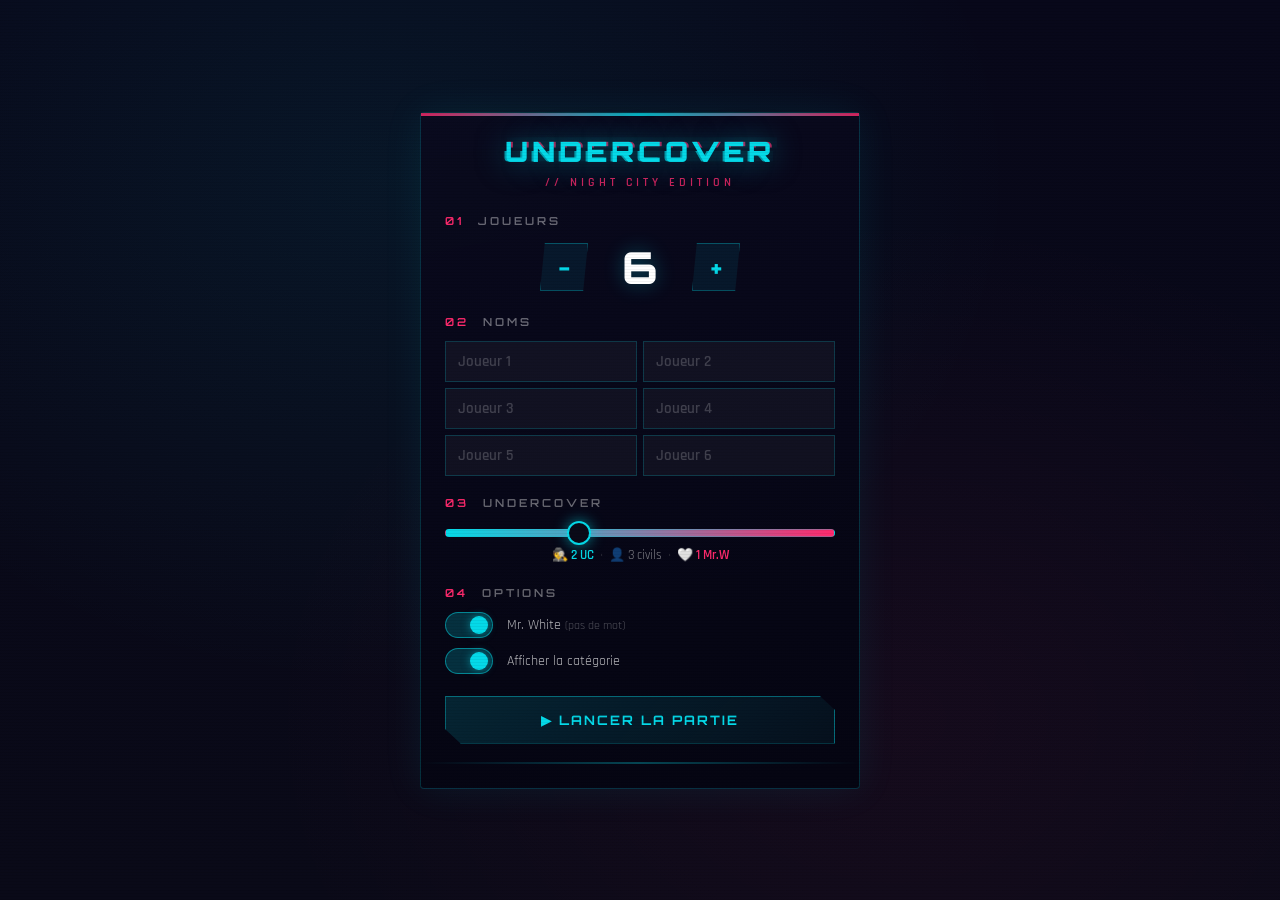
==== index.html @ 940211f8 "Init" ====
<!DOCTYPE html>
<html lang="fr">
<head>
  <meta charset="UTF-8">
  <meta name="viewport" content="width=device-width, initial-scale=1.0, user-scalable=no">
  <title>UNDERCOVER — Night City Edition</title>
  <link rel="preconnect" href="https://fonts.googleapis.com">
  <link rel="preconnect" href="https://fonts.gstatic.com" crossorigin>
  <link href="https://fonts.googleapis.com/css2?family=Orbitron:wght@400;500;600;700;800;900&family=Rajdhani:wght@300;400;500;600;700&display=swap" rel="stylesheet">
  <link rel="stylesheet" href="style.css">
</head>
<body>
  <div class="bg"></div>
  <div class="page">
    <div class="card" id="app"></div>
  </div>
  <script src="app.js"></script>
</body>
</html>
---- style.css ----
/* ══════════════════════════════════════════════════════════════
   UNDERCOVER — NIGHT CITY EDITION — FULL CSS (CSP-safe)
   Zero inline styles — everything is a class
   ══════════════════════════════════════════════════════════════ */

* { box-sizing: border-box; margin: 0; padding: 0; }

body {
  background: #05050f;
  font-family: 'Rajdhani', sans-serif;
  color: #fff;
  min-height: 100vh;
  overflow-x: hidden;
}

body::after {
  content: '';
  position: fixed;
  inset: 0;
  z-index: 9999;
  pointer-events: none;
  background: repeating-linear-gradient(0deg, rgba(0,0,0,0.05) 0px, rgba(0,0,0,0.05) 1px, transparent 1px, transparent 3px);
}

/* ── Layout ── */
.bg { position: fixed; inset: 0; z-index: 0; background: radial-gradient(ellipse at 30% 20%,rgba(5,217,232,0.07) 0%,transparent 50%), radial-gradient(ellipse at 70% 80%,rgba(255,42,109,0.05) 0%,transparent 50%), linear-gradient(180deg,#08081a,#0a0a18); }
.page { min-height: 100vh; display: flex; align-items: center; justify-content: center; padding: 20px 0; position: relative; z-index: 1; }
.card { background: linear-gradient(170deg,rgba(10,10,30,0.95),rgba(5,5,18,0.98)); border: 1px solid rgba(5,217,232,0.2); border-radius: 4px; padding: 0 24px 24px; max-width: 440px; width: 92%; text-align: center; box-shadow: 0 0 40px rgba(5,217,232,0.08); animation: slideUp 0.4s ease, borderPulse 4s infinite; }
.hline { height: 3px; margin: 0 -24px 18px; background: linear-gradient(90deg,#ff2a6d,#05d9e8,#ff2a6d); opacity: 0.8; }
.fline { height: 2px; margin: 18px -24px 0; background: linear-gradient(90deg,transparent,rgba(5,217,232,0.3),transparent); }

/* ── Typography ── */
.orb { font-family: 'Orbitron', sans-serif; }
.tag { font-family: 'Orbitron', sans-serif; font-size: 10px; color: rgba(255,255,255,0.3); letter-spacing: 2px; }
.lbl { font-family: 'Orbitron', sans-serif; font-size: 11px; font-weight: 600; letter-spacing: 3px; color: rgba(255,255,255,0.4); margin-bottom: 12px; display: block; text-align: left; }
.lbl-a { color: #ff2a6d; margin-right: 8px; }
.color-cyan { color: #05d9e8; }
.color-red { color: #ff2a6d; }
.color-green { color: #00dc82; }
.color-gold { color: #ffd700; }
.color-white { color: #fff; }
.color-dim { color: rgba(255,255,255,0.3); }
.color-dim2 { color: rgba(255,255,255,0.2); }
.color-dim3 { color: rgba(255,255,255,0.25); }
.color-dim4 { color: rgba(255,255,255,0.35); }
.color-dim5 { color: rgba(255,255,255,0.4); }
.color-dim6 { color: rgba(255,255,255,0.45); }
.color-dim7 { color: rgba(255,255,255,0.5); }
.color-dim8 { color: rgba(255,255,255,0.7); }
.color-sep { color: rgba(255,255,255,0.15); }
.fs10 { font-size: 10px; } .fs11 { font-size: 11px; } .fs12 { font-size: 12px; }
.fs13 { font-size: 13px; } .fs14 { font-size: 14px; } .fs15 { font-size: 15px; }
.fs16 { font-size: 16px; } .fs17 { font-size: 17px; } .fs18 { font-size: 18px; }
.fs20 { font-size: 20px; } .fs22 { font-size: 22px; } .fs24 { font-size: 24px; }
.fs28 { font-size: 28px; } .fs44 { font-size: 44px; } .fs48 { font-size: 48px; } .fs56 { font-size: 56px; }
.fw600 { font-weight: 600; } .fw700 { font-weight: 700; } .fw900 { font-weight: 900; }
.ls2 { letter-spacing: 2px; } .ls3 { letter-spacing: 3px; } .ls4 { letter-spacing: 4px; }
.lh15 { line-height: 1.5; }
.tl { text-align: left; } .tc { text-align: center; }
.strike { text-decoration: line-through; }
.op5 { opacity: 0.5; } .op8 { opacity: 0.8; }
.bold { font-weight: 700; }

/* ── Spacing ── */
.mb0 { margin-bottom: 0; } .mb4 { margin-bottom: 4px; } .mb6 { margin-bottom: 6px; }
.mb8 { margin-bottom: 8px; } .mb10 { margin-bottom: 10px; } .mb12 { margin-bottom: 12px; }
.mb14 { margin-bottom: 14px; } .mb16 { margin-bottom: 16px; } .mb18 { margin-bottom: 18px; }
.mb20 { margin-bottom: 20px; } .mb24 { margin-bottom: 24px; }
.mt4 { margin-top: 4px; } .mt6 { margin-top: 6px; } .mt8 { margin-top: 8px; }
.mt12 { margin-top: 12px; } .mt14 { margin-top: 14px; }
.m8-0 { margin: 8px 0; } .m12-0 { margin: 12px 0; } .m20-0 { margin: 20px 0; }

/* ── Flex utilities ── */
.flex { display: flex; } .flex-col { flex-direction: column; }
.flex-wrap { flex-wrap: wrap; } .flex-center { justify-content: center; }
.flex-between { justify-content: space-between; } .items-center { align-items: center; }
.gap4 { gap: 4px; } .gap5 { gap: 5px; } .gap6 { gap: 6px; } .gap8 { gap: 8px; }
.gap10 { gap: 10px; } .gap14 { gap: 14px; } .gap24 { gap: 24px; }
.flex1 { flex: 1; } .w100 { width: 100%; }
.min-w24 { min-width: 24px; } .min-w56 { min-width: 56px; }

/* ── Glitch ── */
.glitch { position: relative; display: inline-block; }
.glitch span { position: relative; z-index: 2; }
.glitch::before, .glitch::after { content: attr(data-text); position: absolute; left: 0; top: 0; width: 100%; height: 100%; z-index: 1; opacity: 0.7; }
.glitch::before { color: #ff2a6d; clip-path: inset(10% 0 60% 0); animation: g1 3s infinite linear alternate-reverse; left: 2px; }
.glitch::after { color: #05d9e8; clip-path: inset(50% 0 20% 0); animation: g2 2s infinite linear alternate-reverse; left: -2px; }

/* ── Buttons ── */
.btn { width: 100%; padding: 15px 0; margin-top: 6px; border: 1px solid rgba(5,217,232,0.4); color: #05d9e8; font-size: 13px; font-weight: 700; cursor: pointer; font-family: 'Orbitron', sans-serif; letter-spacing: 2px; background: linear-gradient(135deg,rgba(5,217,232,0.15),rgba(5,217,232,0.05)); clip-path: polygon(0% 0%,96% 0%,100% 30%,100% 100%,4% 100%,0% 70%); transition: all 0.2s; }
.btn:active { transform: scale(0.97); }
.btn.red { border-color: rgba(255,42,109,0.5); color: #ff2a6d; background: linear-gradient(135deg,rgba(255,42,109,0.2),rgba(255,42,109,0.05)); }
.btn.green { border-color: rgba(0,220,130,0.5); color: #00dc82; background: linear-gradient(135deg,rgba(0,220,130,0.2),rgba(0,220,130,0.05)); }
.btn.gold { border-color: rgba(255,215,0,0.4); color: #ffd700; background: linear-gradient(135deg,rgba(255,215,0,0.15),rgba(255,215,0,0.05)); }
.btn.ghost { background: transparent; border: 1px solid rgba(255,255,255,0.1); color: rgba(255,255,255,0.35); clip-path: none; font-family: 'Rajdhani', sans-serif; letter-spacing: 0; }
.btn.glow { animation: pulseCyan 2s infinite; }
.btn.red.glow { animation: pulseRed 2s infinite; }
.btn:disabled { opacity: 0.35; cursor: not-allowed; }
.btn.half { width: 48%; }

/* ── Stepper ── */
.stepper { display: flex; align-items: center; justify-content: center; gap: 24px; }
.stepper button { width: 48px; height: 48px; background: rgba(5,217,232,0.08); border: 1px solid rgba(5,217,232,0.3); color: #05d9e8; font-size: 24px; font-weight: 700; cursor: pointer; font-family: 'Orbitron', sans-serif; clip-path: polygon(10% 0%,100% 0%,90% 100%,0% 100%); }
.stepper .val { font-family: 'Orbitron', sans-serif; font-size: 44px; font-weight: 900; color: #fff; text-shadow: 0 0 20px rgba(5,217,232,0.3); min-width: 56px; text-align: center; }

/* ── Slider ── */
input[type=range] { -webkit-appearance: none; appearance: none; width: 100%; background: transparent; cursor: pointer; margin-bottom: 8px; }
input[type=range]::-webkit-slider-runnable-track { height: 8px; border-radius: 4px; background: linear-gradient(90deg,#05d9e8,#ff2a6d); border: 1px solid rgba(5,217,232,0.3); }
input[type=range]::-webkit-slider-thumb { -webkit-appearance: none; width: 24px; height: 24px; border-radius: 50%; background: #0a0a18; border: 2px solid #05d9e8; margin-top: -9px; box-shadow: 0 0 14px rgba(5,217,232,0.6); }
input[type=range]::-moz-range-track { height: 8px; border-radius: 4px; background: linear-gradient(90deg,#05d9e8,#ff2a6d); border: 1px solid rgba(5,217,232,0.3); }
input[type=range]::-moz-range-thumb { width: 24px; height: 24px; border-radius: 50%; background: #0a0a18; border: 2px solid #05d9e8; box-shadow: 0 0 14px rgba(5,217,232,0.6); }

/* ── Text input ── */
input[type=text] { background: rgba(255,255,255,0.04); border: 1px solid rgba(5,217,232,0.2); color: #fff; padding: 10px 12px; font-family: 'Rajdhani', sans-serif; font-size: 15px; font-weight: 600; outline: none; width: 100%; }
input[type=text]:focus { border-color: rgba(5,217,232,0.5); box-shadow: 0 0 10px rgba(5,217,232,0.15); }
input[type=text]::placeholder { color: rgba(255,255,255,0.2); }

/* ── Toggle ── */
.tog { width: 48px; height: 26px; border-radius: 13px; cursor: pointer; background: rgba(255,255,255,0.08); border: 1px solid rgba(255,255,255,0.15); position: relative; padding: 0; transition: all 0.3s; flex-shrink: 0; }
.tog.on { background: rgba(5,217,232,0.2); border-color: rgba(5,217,232,0.5); }
.tog .dot { position: absolute; top: 3px; left: 3px; width: 18px; height: 18px; border-radius: 50%; background: rgba(255,255,255,0.3); transition: all 0.3s; }
.tog.on .dot { left: 24px; background: #05d9e8; box-shadow: 0 0 8px rgba(5,217,232,0.5); }

/* ── Components ── */
.cat-badge { display: inline-block; margin: 12px 0 4px; padding: 4px 16px; background: rgba(255,42,109,0.1); border: 1px solid rgba(255,42,109,0.3); color: #ff2a6d; font-size: 11px; font-weight: 700; font-family: 'Orbitron', sans-serif; letter-spacing: 3px; text-transform: uppercase; }
.pbar { width: 100%; height: 3px; background: rgba(255,255,255,0.06); margin-bottom: 12px; }
.pbar-fill { height: 100%; background: linear-gradient(90deg,#05d9e8,#ff2a6d); transition: width 0.4s; }
.names-grid { display: grid; grid-template-columns: 1fr 1fr; gap: 6px; }

/* Chips */
.chip { font-family: 'Orbitron', sans-serif; font-size: 11px; padding: 5px 12px; background: rgba(5,217,232,0.08); border: 1px solid rgba(5,217,232,0.2); color: #05d9e8; display: inline-block; }
.chip.dead { background: rgba(255,42,109,0.08); border-color: rgba(255,42,109,0.2); color: #ff2a6d; text-decoration: line-through; }
.chip.dead.civ { background: rgba(255,255,255,0.04); border-color: rgba(255,255,255,0.08); color: rgba(255,255,255,0.4); }

/* Vote buttons */
.vote-btn { display: flex; align-items: center; justify-content: space-between; padding: 14px 16px; cursor: pointer; background: rgba(255,255,255,0.03); border: 1px solid rgba(255,255,255,0.08); color: #fff; font-family: 'Rajdhani', sans-serif; font-size: 16px; font-weight: 600; text-align: left; width: 100%; transition: all 0.15s; }
.vote-btn.sel { background: rgba(255,42,109,0.15); border-color: rgba(255,42,109,0.5); }

/* Words reveal */
.words-row { display: flex; gap: 8px; margin: 12px 0; }
.word-card { flex: 1; padding: 10px 6px; display: flex; flex-direction: column; gap: 3px; }
.word-card.civ { background: rgba(5,217,232,0.06); border: 1px solid rgba(5,217,232,0.25); }
.word-card.uc { background: rgba(255,42,109,0.06); border: 1px solid rgba(255,42,109,0.25); }
.wl { font-family: 'Orbitron', sans-serif; font-size: 9px; letter-spacing: 2px; color: rgba(255,255,255,0.35); }
.wv { font-family: 'Orbitron', sans-serif; font-size: 13px; font-weight: 700; color: #fff; }

/* Scores compact */
.score-compact { display: flex; gap: 4px; flex-wrap: wrap; justify-content: center; margin: 10px 0; }
.sc-item { font-family: 'Orbitron', sans-serif; font-size: 10px; padding: 3px 8px; background: rgba(255,255,255,0.04); border: 1px solid rgba(255,255,255,0.08); color: rgba(255,255,255,0.5); }
.sc-item.first { background: rgba(255,215,0,0.12); border-color: rgba(255,215,0,0.3); color: #ffd700; }

/* Scores full */
.score-full { margin: 14px 0; }
.sf-row { display: flex; align-items: center; justify-content: space-between; padding: 10px 14px; margin-bottom: 4px; border: 1px solid rgba(255,255,255,0.06); background: rgba(255,255,255,0.02); }
.sf-row.first { background: rgba(255,215,0,0.08); border-color: rgba(255,215,0,0.25); }

/* Role grid */
.role-grid { display: grid; grid-template-columns: repeat(auto-fill,minmax(90px,1fr)); gap: 4px; margin-bottom: 10px; }
.role-tile { padding: 8px 4px; display: flex; flex-direction: column; align-items: center; gap: 2px; border: 1px solid; }
.role-tile.rt-civ { border-color: rgba(5,217,232,0.2); background: rgba(5,217,232,0.04); }
.role-tile.rt-uc { border-color: rgba(255,42,109,0.4); background: rgba(255,42,109,0.06); }
.role-tile.rt-mw { border-color: rgba(255,255,255,0.3); background: rgba(255,255,255,0.04); }

/* Special boxes */
.imposteur-box { padding: 8px 16px; background: rgba(255,42,109,0.06); border: 1px solid rgba(255,42,109,0.2); display: flex; align-items: center; gap: 6px; }
.icon-big { font-size: 56px; margin: 12px 0; filter: drop-shadow(0 0 20px rgba(5,217,232,0.4)); }
.icon-med { font-size: 48px; margin: 8px 0; }
.text-shadow-cyan { text-shadow: 0 0 30px rgba(5,217,232,0.5); }
.text-shadow-gold { text-shadow: 0 0 30px rgba(255,215,0,0.4); }
.text-shadow-red { text-shadow: 0 0 30px rgba(255,42,109,0.4); }
.text-shadow-white { text-shadow: 0 0 30px rgba(255,255,255,0.4); }
.subtitle-red { color: #ff2a6d; font-size: 12px; letter-spacing: 4px; margin-top: 6px; font-weight: 600; opacity: 0.8; }

/* ── Animations ── */
@keyframes slideUp { from { opacity: 0; transform: translateY(30px); } to { opacity: 1; transform: translateY(0); } }
@keyframes borderPulse { 0%,100% { border-color: rgba(5,217,232,0.2); } 50% { border-color: rgba(5,217,232,0.5); } }
@keyframes pulseCyan { 0%,100% { box-shadow: 0 0 15px rgba(5,217,232,0.3); } 50% { box-shadow: 0 0 35px rgba(5,217,232,0.5); } }
@keyframes pulseRed { 0%,100% { box-shadow: 0 0 15px rgba(255,42,109,0.3); } 50% { box-shadow: 0 0 35px rgba(255,42,109,0.5); } }
@keyframes flicker { 0%,97% { opacity: 1; } 97.5% { opacity: 0.7; } 98% { opacity: 1; } 99% { opacity: 0.8; } 100% { opacity: 1; } }
@keyframes g1 { 0%,90% { clip-path: inset(10% 0 60% 0); } 92% { clip-path: inset(70% 0 5% 0); } 96% { clip-path: inset(80% 0 2% 0); } 100% { clip-path: inset(10% 0 60% 0); } }
@keyframes g2 { 0%,88% { clip-path: inset(50% 0 20% 0); } 90% { clip-path: inset(5% 0 70% 0); } 100% { clip-path: inset(50% 0 20% 0); } }
.flicker { animation: flicker 4s infinite; }
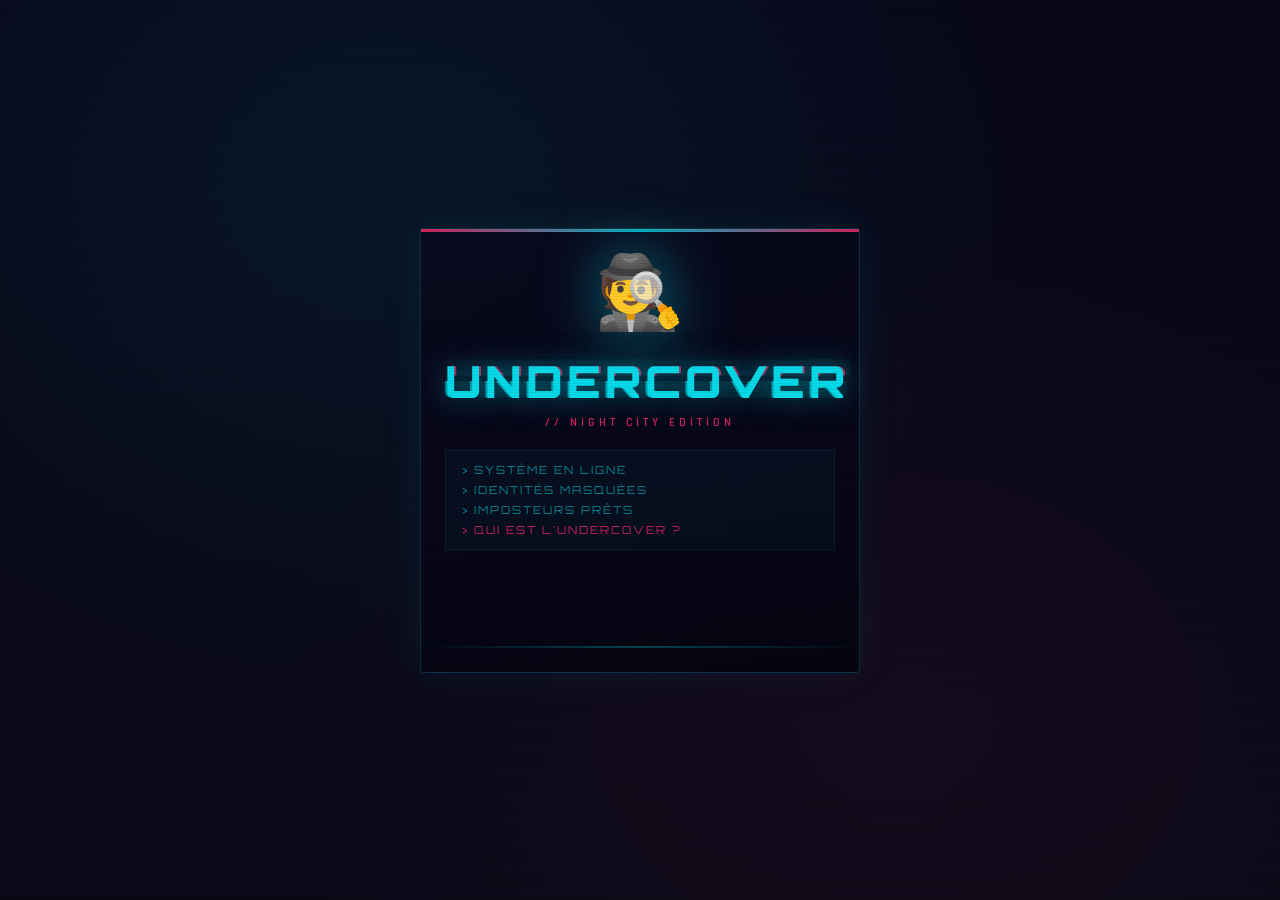
==== commit 3fada63a: "feat: transformer le jeu en PWA installable - manifest.json : nom, couleurs, orientation portrait, i" ====
--- a/index.html
+++ b/index.html
@@ -4,6 +4,13 @@
   <meta charset="UTF-8">
   <meta name="viewport" content="width=device-width, initial-scale=1.0, user-scalable=no">
   <title>UNDERCOVER — Night City Edition</title>
+  <link rel="manifest" href="manifest.json">
+  <meta name="theme-color" content="#05d9e8">
+  <meta name="mobile-web-app-capable" content="yes">
+  <meta name="apple-mobile-web-app-capable" content="yes">
+  <meta name="apple-mobile-web-app-status-bar-style" content="black-translucent">
+  <meta name="apple-mobile-web-app-title" content="UNDERCOVER">
+  <link rel="apple-touch-icon" href="icons/icon.svg">
   <link rel="preconnect" href="https://fonts.googleapis.com">
   <link rel="preconnect" href="https://fonts.gstatic.com" crossorigin>
   <link href="https://fonts.googleapis.com/css2?family=Orbitron:wght@400;500;600;700;800;900&family=Rajdhani:wght@300;400;500;600;700&display=swap" rel="stylesheet">
@@ -15,5 +22,10 @@
     <div class="card" id="app"></div>
   </div>
   <script src="app.js"></script>
+  <script>
+    if ('serviceWorker' in navigator) {
+      navigator.serviceWorker.register('./sw.js');
+    }
+  </script>
 </body>
 </html>
--- a/style.css
+++ b/style.css
@@ -124,7 +124,7 @@
 /* ── Components ── */
 .cat-badge { display: inline-block; margin: 12px 0 4px; padding: 4px 16px; background: rgba(255,42,109,0.1); border: 1px solid rgba(255,42,109,0.3); color: #ff2a6d; font-size: 11px; font-weight: 700; font-family: 'Orbitron', sans-serif; letter-spacing: 3px; text-transform: uppercase; }
 .pbar { width: 100%; height: 3px; background: rgba(255,255,255,0.06); margin-bottom: 12px; }
-.pbar-fill { height: 100%; background: linear-gradient(90deg,#05d9e8,#ff2a6d); transition: width 0.4s; }
+.pbar-fill { height: 100%; background: linear-gradient(90deg,#05d9e8,#ff2a6d); width: var(--pbar-w, 0%); transition: width 0.4s; }
 .names-grid { display: grid; grid-template-columns: 1fr 1fr; gap: 6px; }
 
 /* Chips */
@@ -132,9 +132,55 @@
 .chip.dead { background: rgba(255,42,109,0.08); border-color: rgba(255,42,109,0.2); color: #ff2a6d; text-decoration: line-through; }
 .chip.dead.civ { background: rgba(255,255,255,0.04); border-color: rgba(255,255,255,0.08); color: rgba(255,255,255,0.4); }
 
+/* Splash */
+.splash-icon { font-size: 72px; margin: 16px 0 12px; filter: drop-shadow(0 0 30px rgba(5,217,232,0.5)); animation: splashIcon 1s ease; }
+@keyframes splashIcon { from { opacity: 0; transform: scale(0.5); filter: drop-shadow(0 0 0px rgba(5,217,232,0)); } to { opacity: 1; transform: scale(1); filter: drop-shadow(0 0 30px rgba(5,217,232,0.5)); } }
+.boot-log { text-align: left; margin: 20px 0 24px; padding: 12px 16px; background: rgba(5,217,232,0.03); border: 1px solid rgba(5,217,232,0.08); }
+.boot-line { font-family: 'Orbitron', sans-serif; font-size: 11px; letter-spacing: 2px; color: rgba(5,217,232,0.6); margin-bottom: 6px; opacity: 0; animation: bootFade 0.4s forwards; }
+.boot-line:last-child { margin-bottom: 0; }
+.boot-line.l1 { animation-delay: 0.4s; }
+.boot-line.l2 { animation-delay: 0.9s; }
+.boot-line.l3 { animation-delay: 1.4s; }
+.boot-line.l4 { animation-delay: 1.9s; color: rgba(255,42,109,0.8); }
+@keyframes bootFade { from { opacity: 0; transform: translateX(-8px); } to { opacity: 1; transform: translateX(0); } }
+.splash-btn { animation-delay: 2.4s; opacity: 0; animation: bootFade 0.4s 2.4s forwards, pulseCyan 2s 2.8s infinite; }
+
+/* History */
+.hist-box { background: rgba(255,255,255,0.02); border: 1px solid rgba(255,255,255,0.07); margin-bottom: 6px; }
+.hist-list { display: flex; flex-direction: column; }
+.hist-row { display: flex; align-items: center; gap: 6px; padding: 6px 10px; border-bottom: 1px solid rgba(255,255,255,0.04); flex-wrap: wrap; }
+.hist-row:last-child { border-bottom: none; }
+.hist-cat { font-family: 'Orbitron', sans-serif; font-size: 9px; color: rgba(255,42,109,0.7); letter-spacing: 1px; border: 1px solid rgba(255,42,109,0.2); padding: 1px 5px; }
+.hist-words { flex: 1; font-size: 12px; }
+.hist-details { margin: 8px 0; }
+.hist-details summary { cursor: pointer; padding: 6px 0; list-style: none; }
+.hist-details summary::-webkit-details-marker { display: none; }
+.mt4 { margin-top: 4px; }
+.mt6 { margin-top: 6px; }
+.ml4 { margin-left: 4px; }
+
+/* Timer */
+.timer-disp { font-family: 'Orbitron', sans-serif; font-size: 20px; font-weight: 900; color: #05d9e8; padding: 6px 14px; border: 1px solid rgba(5,217,232,0.3); background: rgba(5,217,232,0.06); min-width: 80px; text-align: center; }
+.timer-disp.urgent { color: #ff2a6d; border-color: rgba(255,42,109,0.5); background: rgba(255,42,109,0.08); animation: pulseRed 0.8s infinite; }
+.timer-disp.done { color: #ff2a6d; border-color: rgba(255,42,109,0.6); background: rgba(255,42,109,0.12); animation: pulseRed 0.5s infinite; letter-spacing: 2px; font-size: 13px; }
+.timer-preset { padding: 5px 12px; background: rgba(255,255,255,0.05); border: 1px solid rgba(255,255,255,0.12); color: rgba(255,255,255,0.5); font-family: 'Orbitron', sans-serif; font-size: 11px; cursor: pointer; }
+.timer-preset.active { background: rgba(5,217,232,0.15); border-color: rgba(5,217,232,0.5); color: #05d9e8; }
+.mr8 { margin-right: 8px; }
+
+/* Error message */
+.err-msg { color: #ff2a6d; font-size: 13px; font-weight: 600; border: 1px solid rgba(255,42,109,0.3); background: rgba(255,42,109,0.08); padding: 10px 14px; margin-bottom: 8px; text-align: left; }
+
+/* Speaking order */
+.speak-order { display: flex; flex-direction: column; gap: 4px; }
+.speak-item { display: flex; align-items: center; gap: 10px; padding: 8px 12px; background: rgba(5,217,232,0.04); border: 1px solid rgba(5,217,232,0.12); }
+.speak-num { font-size: 11px; font-weight: 700; color: #ff2a6d; min-width: 20px; }
+.speak-name { font-size: 15px; font-weight: 600; color: rgba(255,255,255,0.85); }
+
 /* Vote buttons */
 .vote-btn { display: flex; align-items: center; justify-content: space-between; padding: 14px 16px; cursor: pointer; background: rgba(255,255,255,0.03); border: 1px solid rgba(255,255,255,0.08); color: #fff; font-family: 'Rajdhani', sans-serif; font-size: 16px; font-weight: 600; text-align: left; width: 100%; transition: all 0.15s; }
 .vote-btn.sel { background: rgba(255,42,109,0.15); border-color: rgba(255,42,109,0.5); }
+.vote-btn.skip { border-top: 1px dashed rgba(255,255,255,0.1); color: rgba(255,255,255,0.4); margin-top: 4px; }
+.vote-btn.skip.sel { background: rgba(255,255,255,0.06); border-color: rgba(255,255,255,0.2); color: rgba(255,255,255,0.7); }
 
 /* Words reveal */
 .words-row { display: flex; gap: 8px; margin: 12px 0; }
@@ -163,6 +209,7 @@
 
 /* Special boxes */
 .imposteur-box { padding: 8px 16px; background: rgba(255,42,109,0.06); border: 1px solid rgba(255,42,109,0.2); display: flex; align-items: center; gap: 6px; }
+.imposteur-box.night { background: rgba(255,255,255,0.03); border-color: rgba(255,255,255,0.08); padding: 8px 20px; }
 .icon-big { font-size: 56px; margin: 12px 0; filter: drop-shadow(0 0 20px rgba(5,217,232,0.4)); }
 .icon-med { font-size: 48px; margin: 8px 0; }
 .text-shadow-cyan { text-shadow: 0 0 30px rgba(5,217,232,0.5); }
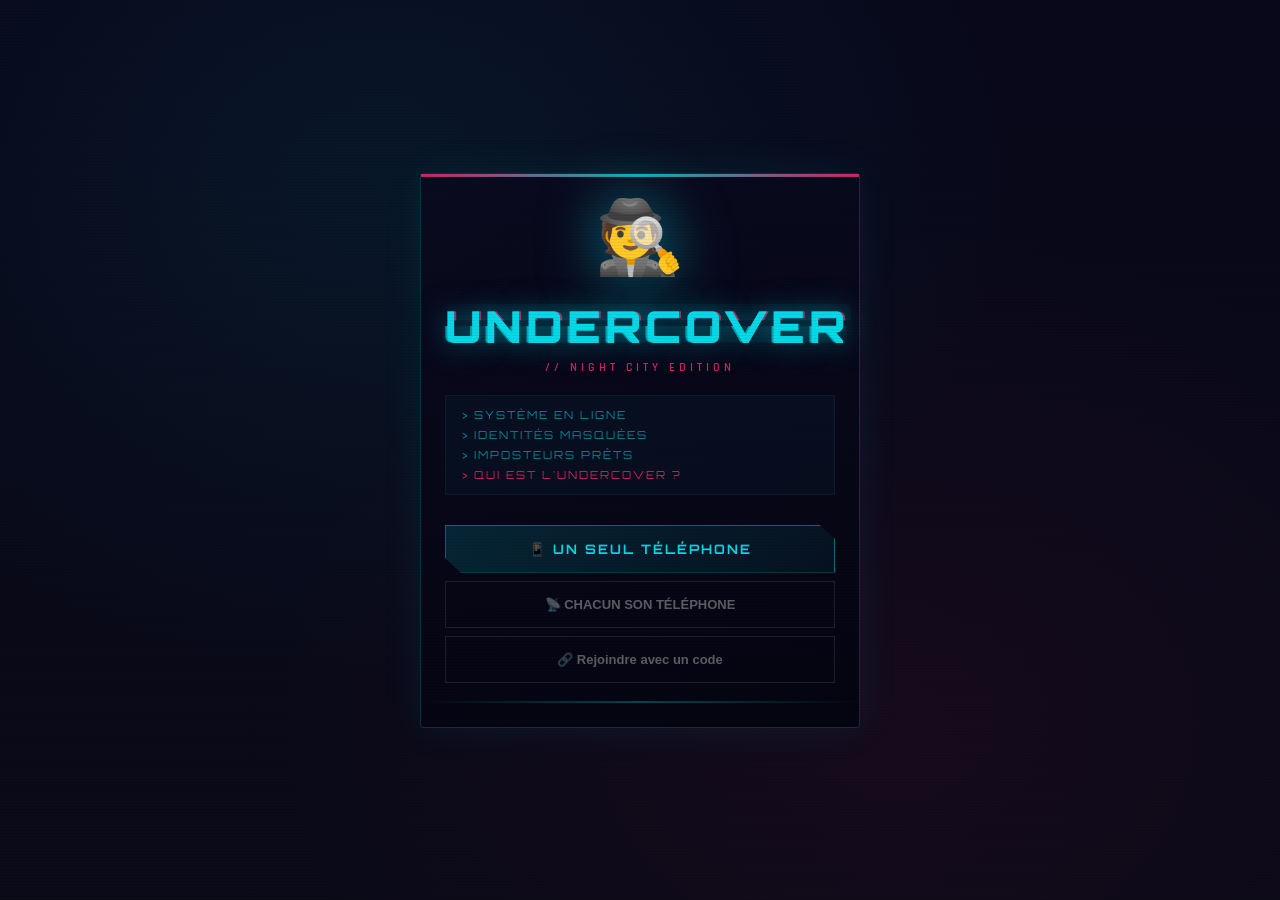
==== commit c1eeb3b1: "feat(P1): lobby multi-appareils — QR, code de salle, roster live Choix du mode à l'entrée de l'appli" ====
--- a/index.html
+++ b/index.html
@@ -21,6 +21,14 @@
   <div class="page">
     <div class="card" id="app"></div>
   </div>
+  <!-- vendor/peerjs.min.js n'est PAS chargé ici : il est injecté à la demande
+       par net-peerjs.js quand l'utilisateur choisit le multi-appareils, pour
+       que le mode solo ne paie pas ses 90 Ko. Il reste précaché par sw.js. -->
+  <script src="vendor/qrcode.js"></script>
+  <script src="qr.js"></script>
+  <script src="net.js"></script>
+  <script src="net-peerjs.js"></script>
+  <script src="client.js"></script>
   <script src="app.js"></script>
   <script>
     if ('serviceWorker' in navigator) {
--- a/style.css
+++ b/style.css
@@ -26,7 +26,8 @@
 .bg { position: fixed; inset: 0; z-index: 0; background: radial-gradient(ellipse at 30% 20%,rgba(5,217,232,0.07) 0%,transparent 50%), radial-gradient(ellipse at 70% 80%,rgba(255,42,109,0.05) 0%,transparent 50%), linear-gradient(180deg,#08081a,#0a0a18); }
 .page { min-height: 100vh; display: flex; align-items: center; justify-content: center; padding: 20px 0; position: relative; z-index: 1; }
 .card { background: linear-gradient(170deg,rgba(10,10,30,0.95),rgba(5,5,18,0.98)); border: 1px solid rgba(5,217,232,0.2); border-radius: 4px; padding: 0 24px 24px; max-width: 440px; width: 92%; text-align: center; box-shadow: 0 0 40px rgba(5,217,232,0.08); animation: slideUp 0.4s ease, borderPulse 4s infinite; }
-.hline { height: 3px; margin: 0 -24px 18px; background: linear-gradient(90deg,#ff2a6d,#05d9e8,#ff2a6d); opacity: 0.8; }
+.hline { height: 3px; margin: 0 -24px 18px; background: linear-gradient(90deg,#ff2a6d,#05d9e8,#ff2a6d); opacity: 0.8; animation: hlineIn 0.35s ease; }
+@keyframes hlineIn { from { transform: scaleX(0); transform-origin: left; } to { transform: scaleX(1); } }
 .fline { height: 2px; margin: 18px -24px 0; background: linear-gradient(90deg,transparent,rgba(5,217,232,0.3),transparent); }
 
 /* ── Typography ── */
@@ -96,12 +97,16 @@
 .btn.glow { animation: pulseCyan 2s infinite; }
 .btn.red.glow { animation: pulseRed 2s infinite; }
 .btn:disabled { opacity: 0.35; cursor: not-allowed; }
+.btn-abandon { display: block; width: 100%; margin-top: 20px; padding: 10px; background: transparent; border: none; border-top: 1px solid rgba(255,255,255,0.06); color: rgba(255,255,255,0.2); font-family: 'Rajdhani', sans-serif; font-size: 13px; letter-spacing: 1px; cursor: pointer; transition: color 0.2s; }
+.btn-abandon:hover { color: rgba(255,42,109,0.6); }
 .btn.half { width: 48%; }
 
 /* ── Stepper ── */
 .stepper { display: flex; align-items: center; justify-content: center; gap: 24px; }
 .stepper button { width: 48px; height: 48px; background: rgba(5,217,232,0.08); border: 1px solid rgba(5,217,232,0.3); color: #05d9e8; font-size: 24px; font-weight: 700; cursor: pointer; font-family: 'Orbitron', sans-serif; clip-path: polygon(10% 0%,100% 0%,90% 100%,0% 100%); }
 .stepper .val { font-family: 'Orbitron', sans-serif; font-size: 44px; font-weight: 900; color: #fff; text-shadow: 0 0 20px rgba(5,217,232,0.3); min-width: 56px; text-align: center; }
+.val-input { font-family: 'Orbitron', sans-serif; font-size: 44px; font-weight: 900; color: #fff; text-shadow: 0 0 20px rgba(5,217,232,0.3); width: 72px; text-align: center; background: transparent; border: none; outline: none; -moz-appearance: textfield; }
+.val-input::-webkit-inner-spin-button, .val-input::-webkit-outer-spin-button { -webkit-appearance: none; }
 
 /* ── Slider ── */
 input[type=range] { -webkit-appearance: none; appearance: none; width: 100%; background: transparent; cursor: pointer; margin-bottom: 8px; }
@@ -155,25 +160,67 @@
 .hist-details { margin: 8px 0; }
 .hist-details summary { cursor: pointer; padding: 6px 0; list-style: none; }
 .hist-details summary::-webkit-details-marker { display: none; }
+.cats-details summary { list-style: none; cursor: pointer; }
+.cats-details summary::-webkit-details-marker { display: none; }
+.cats-sum { display: flex; align-items: center; }
+.cats-count { font-size: 10px; color: rgba(5,217,232,0.6); margin-left: 8px; }
+.cats-grid { display: flex; flex-wrap: wrap; gap: 5px; margin-top: 8px; }
+.cat-tog { display: inline-flex; align-items: center; gap: 5px; font-family: 'Orbitron', sans-serif; font-size: 9px; padding: 4px 8px; background: rgba(255,255,255,0.03); border: 1px solid rgba(255,255,255,0.1); color: rgba(255,255,255,0.3); cursor: pointer; transition: background 0.15s, border-color 0.15s, color 0.15s; letter-spacing: 1px; }
+.cat-tog.on { background: rgba(5,217,232,0.12); border-color: rgba(5,217,232,0.4); color: #05d9e8; }
+.cat-tog.na { opacity: 0.3; cursor: not-allowed; text-decoration: line-through; }
+.cat-n { font-size: 8px; opacity: 0.55; }
+.cats-note { font-size: 11px; color: rgba(255,255,255,0.35); margin: 8px 0 0; text-align: left; }
+.cats-warn { font-size: 11px; color: #ffb300; margin: 6px 0 0; text-align: left; }
+.btn.mini { padding: 5px 12px; font-size: 10px; }
 .mt4 { margin-top: 4px; }
 .mt6 { margin-top: 6px; }
 .ml4 { margin-left: 4px; }
 
+/* Setup sections */
+.setup-section { margin-bottom: 24px; text-align: left; }
+.role-chips { display: flex; gap: 8px; flex-wrap: wrap; margin-top: 10px; justify-content: center; }
+.role-chip { font-family: 'Orbitron', sans-serif; font-size: 12px; font-weight: 700; padding: 5px 14px; border-radius: 0; }
+.role-chip.uc { background: rgba(5,217,232,0.1); border: 1px solid rgba(5,217,232,0.35); color: #05d9e8; }
+.role-chip.civ { background: rgba(255,255,255,0.05); border: 1px solid rgba(255,255,255,0.15); color: rgba(255,255,255,0.6); }
+.role-chip.mw { background: rgba(255,42,109,0.1); border: 1px solid rgba(255,42,109,0.35); color: #ff2a6d; }
+
+/* Options group */
+.opt-group { border: 1px solid rgba(5,217,232,0.12); background: rgba(5,217,232,0.02); }
+.opt-row { display: flex; align-items: center; justify-content: space-between; gap: 16px; padding: 14px 16px; border-bottom: 1px solid rgba(255,255,255,0.05); min-height: 56px; }
+.opt-row.opt-col { flex-direction: column; align-items: flex-start; }
+.opt-row.last { border-bottom: none; }
+.opt-lbl { flex: 1; }
+.opt-title { display: block; font-size: 15px; font-weight: 600; color: rgba(255,255,255,0.85); }
+.opt-desc { display: block; font-size: 11px; color: rgba(255,255,255,0.3); margin-top: 3px; line-height: 1.4; }
+.timer-grid { display: flex; gap: 6px; flex-wrap: wrap; margin-top: 10px; width: 100%; }
+.timer-grid .timer-preset { flex: 1; min-width: 48px; padding: 9px 4px; font-size: 12px; text-align: center; }
+
 /* Timer */
 .timer-disp { font-family: 'Orbitron', sans-serif; font-size: 20px; font-weight: 900; color: #05d9e8; padding: 6px 14px; border: 1px solid rgba(5,217,232,0.3); background: rgba(5,217,232,0.06); min-width: 80px; text-align: center; }
-.timer-disp.urgent { color: #ff2a6d; border-color: rgba(255,42,109,0.5); background: rgba(255,42,109,0.08); animation: pulseRed 0.8s infinite; }
+.timer-disp.urgent { color: #ff2a6d; border-color: rgba(255,42,109,0.5); background: rgba(255,42,109,0.08); animation: pulseRed 0.8s infinite, timerUrgent 0.8s infinite; }
 .timer-disp.done { color: #ff2a6d; border-color: rgba(255,42,109,0.6); background: rgba(255,42,109,0.12); animation: pulseRed 0.5s infinite; letter-spacing: 2px; font-size: 13px; }
+@keyframes timerUrgent { 0%,100% { transform: scale(1); } 50% { transform: scale(1.08); } }
 .timer-preset { padding: 5px 12px; background: rgba(255,255,255,0.05); border: 1px solid rgba(255,255,255,0.12); color: rgba(255,255,255,0.5); font-family: 'Orbitron', sans-serif; font-size: 11px; cursor: pointer; }
 .timer-preset.active { background: rgba(5,217,232,0.15); border-color: rgba(5,217,232,0.5); color: #05d9e8; }
 .mr8 { margin-right: 8px; }
 
+/* Modal */
+.modal-overlay { position: fixed; inset: 0; background: rgba(0,0,0,0.7); z-index: 10000; display: flex; align-items: center; justify-content: center; padding: 20px; animation: fadeModal 0.15s ease; }
+@keyframes fadeModal { from { opacity: 0; } to { opacity: 1; } }
+.modal-box { background: linear-gradient(170deg,rgba(10,10,30,0.98),rgba(5,5,18,0.99)); border: 1px solid rgba(255,42,109,0.4); padding: 24px; max-width: 360px; width: 100%; box-shadow: 0 0 40px rgba(255,42,109,0.15); animation: modalIn 0.2s ease; }
+@keyframes modalIn { from { opacity: 0; transform: scale(0.92) translateY(10px); } to { opacity: 1; transform: scale(1) translateY(0); } }
+.modal-msg { font-size: 16px; font-weight: 600; color: rgba(255,255,255,0.85); margin-bottom: 20px; line-height: 1.5; }
+
 /* Error message */
 .err-msg { color: #ff2a6d; font-size: 13px; font-weight: 600; border: 1px solid rgba(255,42,109,0.3); background: rgba(255,42,109,0.08); padding: 10px 14px; margin-bottom: 8px; text-align: left; }
 
 /* Speaking order */
 .speak-order { display: flex; flex-direction: column; gap: 4px; }
-.speak-item { display: flex; align-items: center; gap: 10px; padding: 8px 12px; background: rgba(5,217,232,0.04); border: 1px solid rgba(5,217,232,0.12); }
+.speak-item { display: flex; align-items: center; gap: 10px; padding: 8px 12px; background: rgba(5,217,232,0.04); border: 1px solid rgba(5,217,232,0.12); cursor: pointer; transition: background 0.15s; }
+.speak-item.spoke { background: rgba(5,217,232,0.10); border-color: rgba(5,217,232,0.35); opacity: 0.55; }
+.speak-item.spoke .speak-name { text-decoration: line-through; color: rgba(255,255,255,0.45); }
 .speak-num { font-size: 11px; font-weight: 700; color: #ff2a6d; min-width: 20px; }
+.speak-item.spoke .speak-num { color: #05d9e8; }
 .speak-name { font-size: 15px; font-weight: 600; color: rgba(255,255,255,0.85); }
 
 /* Vote buttons */
@@ -199,6 +246,10 @@
 .score-full { margin: 14px 0; }
 .sf-row { display: flex; align-items: center; justify-content: space-between; padding: 10px 14px; margin-bottom: 4px; border: 1px solid rgba(255,255,255,0.06); background: rgba(255,255,255,0.02); }
 .sf-row.first { background: rgba(255,215,0,0.08); border-color: rgba(255,215,0,0.25); }
+.lb-win { font-size: 10px; font-family: 'Orbitron', sans-serif; padding: 1px 5px; border-radius: 2px; }
+.lb-win.civ { background: rgba(5,217,232,0.1); color: #05d9e8; }
+.lb-win.uc { background: rgba(255,42,109,0.1); color: #ff2a6d; }
+.lb-win.mw { background: rgba(255,255,255,0.08); color: rgba(255,255,255,0.6); }
 
 /* Role grid */
 .role-grid { display: grid; grid-template-columns: repeat(auto-fill,minmax(90px,1fr)); gap: 4px; margin-bottom: 10px; }
@@ -210,8 +261,9 @@
 /* Special boxes */
 .imposteur-box { padding: 8px 16px; background: rgba(255,42,109,0.06); border: 1px solid rgba(255,42,109,0.2); display: flex; align-items: center; gap: 6px; }
 .imposteur-box.night { background: rgba(255,255,255,0.03); border-color: rgba(255,255,255,0.08); padding: 8px 20px; }
-.icon-big { font-size: 56px; margin: 12px 0; filter: drop-shadow(0 0 20px rgba(5,217,232,0.4)); }
-.icon-med { font-size: 48px; margin: 8px 0; }
+.icon-big { font-size: 56px; margin: 12px 0; filter: drop-shadow(0 0 20px rgba(5,217,232,0.4)); animation: iconPop 0.4s ease; }
+@keyframes iconPop { from { opacity: 0; transform: scale(0.5); } to { opacity: 1; transform: scale(1); } }
+.icon-med { font-size: 48px; margin: 8px 0; animation: iconPop 0.4s ease; }
 .text-shadow-cyan { text-shadow: 0 0 30px rgba(5,217,232,0.5); }
 .text-shadow-gold { text-shadow: 0 0 30px rgba(255,215,0,0.4); }
 .text-shadow-red { text-shadow: 0 0 30px rgba(255,42,109,0.4); }
@@ -227,3 +279,35 @@
 @keyframes g1 { 0%,90% { clip-path: inset(10% 0 60% 0); } 92% { clip-path: inset(70% 0 5% 0); } 96% { clip-path: inset(80% 0 2% 0); } 100% { clip-path: inset(10% 0 60% 0); } }
 @keyframes g2 { 0%,88% { clip-path: inset(50% 0 20% 0); } 90% { clip-path: inset(5% 0 70% 0); } 100% { clip-path: inset(50% 0 20% 0); } }
 .flicker { animation: flicker 4s infinite; }
+
+/* ══════════════════════════════════════════════════════════════
+   Multi-appareils — lobby, QR, client
+   ══════════════════════════════════════════════════════════════ */
+
+/* Le QR est délibérément sombre sur blanc, contre le thème : un QR cyan sur
+   noir échoue souvent sur les caméras bon marché en lumière faible. */
+.qr-box { display: flex; justify-content: center; margin: 10px 0 12px; }
+.qr-canvas { width: var(--qr-css, 210px); height: var(--qr-css, 210px); max-width: 72vw; max-height: 72vw; background: #fff; padding: 10px; border-radius: 10px; box-shadow: 0 0 24px rgba(5,217,232,0.25); image-rendering: pixelated; }
+
+.room-code { font-family: 'Orbitron', sans-serif; font-size: 30px; font-weight: 900; letter-spacing: 8px; color: #05d9e8; text-shadow: 0 0 24px rgba(5,217,232,0.5); margin: 4px 0 2px; }
+
+.lobby-list { display: flex; flex-direction: column; gap: 4px; margin-bottom: 10px; }
+.lobby-row { display: flex; align-items: center; gap: 10px; padding: 9px 12px; background: rgba(5,217,232,0.03); border: 1px solid rgba(5,217,232,0.1); }
+.lobby-nm { flex: 1; text-align: left; }
+.dot-conn { width: 8px; height: 8px; border-radius: 50%; background: rgba(255,255,255,0.15); flex-shrink: 0; }
+.dot-conn.on { background: #05d9e8; box-shadow: 0 0 8px rgba(5,217,232,0.8); }
+.kick-btn { background: none; border: 1px solid rgba(255,42,109,0.3); color: #ff2a6d; font-size: 12px; padding: 2px 8px; cursor: pointer; line-height: 1.4; }
+
+.chip.off { opacity: 0.4; }
+.chip.me { border-color: rgba(5,217,232,0.5); color: #05d9e8; }
+
+.code-input { font-family: 'Orbitron', sans-serif; font-size: 24px; font-weight: 700; letter-spacing: 6px; text-align: center; text-transform: uppercase; }
+
+.link-pill { display: inline-block; font-family: 'Orbitron', sans-serif; font-size: 10px; letter-spacing: 2px; padding: 3px 10px; margin-bottom: 6px; background: rgba(255,179,0,0.1); border: 1px solid rgba(255,179,0,0.35); color: #ffb300; }
+
+.splash-btn2 { margin-top: 8px; animation: fadeIn 0.6s ease 0.3s both; }
+@keyframes fadeIn { from { opacity: 0; } to { opacity: 1; } }
+
+/* Barre de progression indéterminée (ouverture de salle, connexion) */
+.pbar-fill.indet { width: 35%; animation: indet 1.1s ease-in-out infinite; }
+@keyframes indet { 0% { margin-left: -35%; } 100% { margin-left: 100%; } }
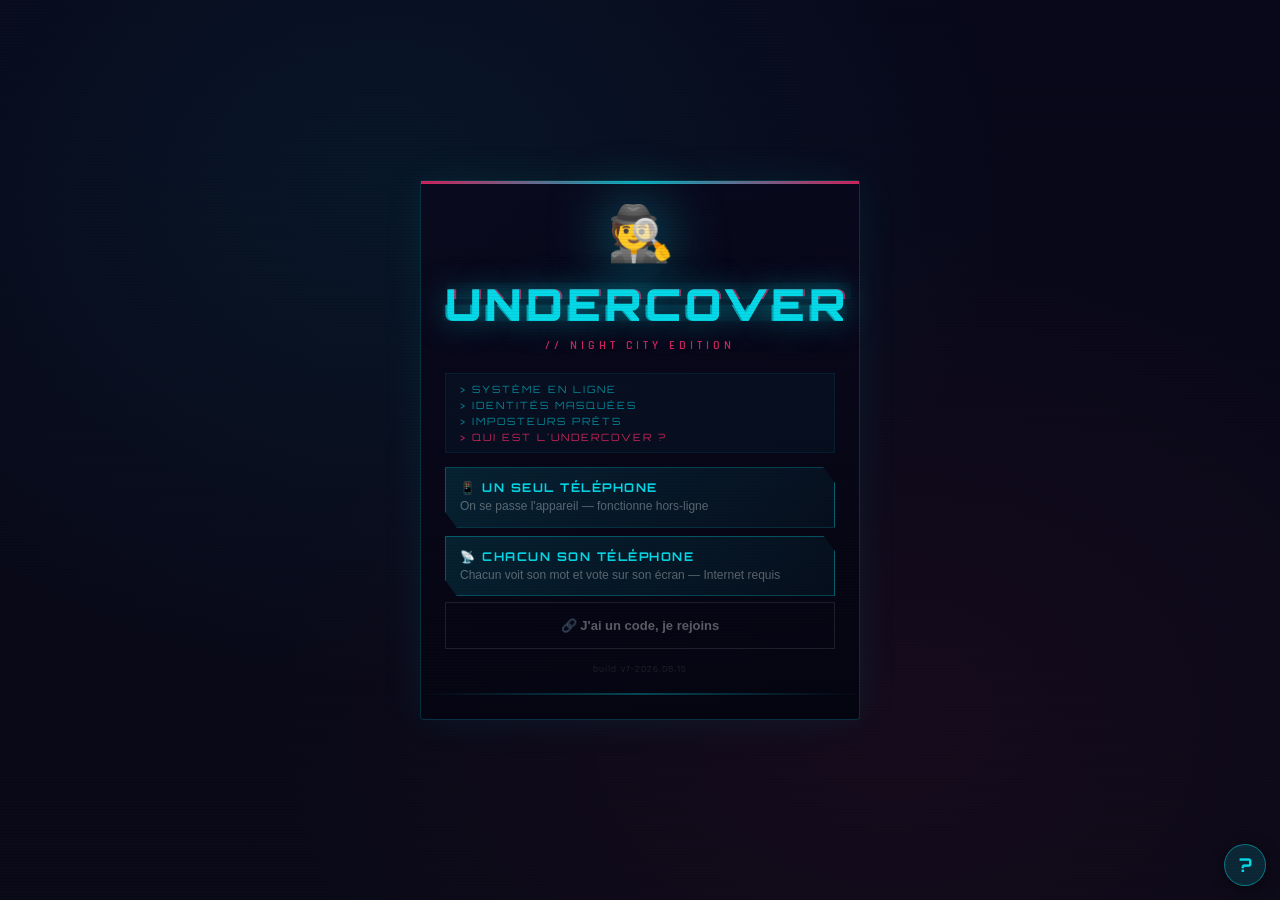
==== commit ab361126: "feat(pwa): exigence Internet explicite, installation et mises à jour L'obligation d'Internet pour le" ====
--- a/index.html
+++ b/index.html
@@ -29,11 +29,7 @@
   <script src="net.js"></script>
   <script src="net-peerjs.js"></script>
   <script src="client.js"></script>
+  <script src="pwa.js"></script>
   <script src="app.js"></script>
-  <script>
-    if ('serviceWorker' in navigator) {
-      navigator.serviceWorker.register('./sw.js');
-    }
-  </script>
 </body>
 </html>
--- a/style.css
+++ b/style.css
@@ -24,8 +24,11 @@
 
 /* ── Layout ── */
 .bg { position: fixed; inset: 0; z-index: 0; background: radial-gradient(ellipse at 30% 20%,rgba(5,217,232,0.07) 0%,transparent 50%), radial-gradient(ellipse at 70% 80%,rgba(255,42,109,0.05) 0%,transparent 50%), linear-gradient(180deg,#08081a,#0a0a18); }
-.page { min-height: 100vh; display: flex; align-items: center; justify-content: center; padding: 20px 0; position: relative; z-index: 1; }
-.card { background: linear-gradient(170deg,rgba(10,10,30,0.95),rgba(5,5,18,0.98)); border: 1px solid rgba(5,217,232,0.2); border-radius: 4px; padding: 0 24px 24px; max-width: 440px; width: 92%; text-align: center; box-shadow: 0 0 40px rgba(5,217,232,0.08); animation: slideUp 0.4s ease, borderPulse 4s infinite; }
+/* align-items:center rognait le haut d'un contenu plus grand que l'écran,
+   le rendant inatteignable. margin:auto centre quand il y a la place et
+   laisse défiler sinon. */
+.page { min-height: 100vh; display: flex; align-items: flex-start; justify-content: center; padding: 20px 0; position: relative; z-index: 1; }
+.card { background: linear-gradient(170deg,rgba(10,10,30,0.95),rgba(5,5,18,0.98)); border: 1px solid rgba(5,217,232,0.2); border-radius: 4px; padding: 0 24px 24px; max-width: 440px; margin: auto; width: 92%; text-align: center; box-shadow: 0 0 40px rgba(5,217,232,0.08); animation: slideUp 0.4s ease, borderPulse 4s infinite; }
 .hline { height: 3px; margin: 0 -24px 18px; background: linear-gradient(90deg,#ff2a6d,#05d9e8,#ff2a6d); opacity: 0.8; animation: hlineIn 0.35s ease; }
 @keyframes hlineIn { from { transform: scaleX(0); transform-origin: left; } to { transform: scaleX(1); } }
 .fline { height: 2px; margin: 18px -24px 0; background: linear-gradient(90deg,transparent,rgba(5,217,232,0.3),transparent); }
@@ -138,17 +141,36 @@
 .chip.dead.civ { background: rgba(255,255,255,0.04); border-color: rgba(255,255,255,0.08); color: rgba(255,255,255,0.4); }
 
 /* Splash */
-.splash-icon { font-size: 72px; margin: 16px 0 12px; filter: drop-shadow(0 0 30px rgba(5,217,232,0.5)); animation: splashIcon 1s ease; }
+.splash-icon { font-size: 54px; margin: 10px 0 6px; filter: drop-shadow(0 0 30px rgba(5,217,232,0.5)); animation: splashIcon 1s ease; }
 @keyframes splashIcon { from { opacity: 0; transform: scale(0.5); filter: drop-shadow(0 0 0px rgba(5,217,232,0)); } to { opacity: 1; transform: scale(1); filter: drop-shadow(0 0 30px rgba(5,217,232,0.5)); } }
-.boot-log { text-align: left; margin: 20px 0 24px; padding: 12px 16px; background: rgba(5,217,232,0.03); border: 1px solid rgba(5,217,232,0.08); }
-.boot-line { font-family: 'Orbitron', sans-serif; font-size: 11px; letter-spacing: 2px; color: rgba(5,217,232,0.6); margin-bottom: 6px; opacity: 0; animation: bootFade 0.4s forwards; }
+.boot-log { text-align: left; margin: 12px 0 14px; padding: 9px 14px; background: rgba(5,217,232,0.03); border: 1px solid rgba(5,217,232,0.08); }
+.boot-line { font-family: 'Orbitron', sans-serif; font-size: 10px; letter-spacing: 2px; color: rgba(5,217,232,0.6); margin-bottom: 4px; opacity: 0; animation: bootFade 0.4s forwards; }
 .boot-line:last-child { margin-bottom: 0; }
 .boot-line.l1 { animation-delay: 0.4s; }
 .boot-line.l2 { animation-delay: 0.9s; }
 .boot-line.l3 { animation-delay: 1.4s; }
 .boot-line.l4 { animation-delay: 1.9s; color: rgba(255,42,109,0.8); }
 @keyframes bootFade { from { opacity: 0; transform: translateX(-8px); } to { opacity: 1; transform: translateX(0); } }
-.splash-btn { animation-delay: 2.4s; opacity: 0; animation: bootFade 0.4s 2.4s forwards, pulseCyan 2s 2.8s infinite; }
+/* Cascade des boutons d'accueil : ils entrent APRÈS le boot log (fini à 2.3s),
+   dans l'ordre de lecture. L'ancienne règle faisait apparaître les options
+   secondaires avant le bouton principal. */
+.sb { opacity: 0; animation: bootFade 0.45s forwards; }
+.sb1 { animation-delay: 2.3s; }
+.sb2 { animation-delay: 2.5s; }
+.sb3 { animation-delay: 2.7s; }
+.sb4 { animation-delay: 2.9s; }
+.mode-card { display: flex; flex-direction: column; gap: 3px; width: 100%; margin-top: 8px; padding: 12px 14px; text-align: left; cursor: pointer;
+  background: linear-gradient(135deg,rgba(5,217,232,0.13),rgba(5,217,232,0.04));
+  border: 1px solid rgba(5,217,232,0.35);
+  clip-path: polygon(0% 0%,97% 0%,100% 26%,100% 100%,3% 100%,0% 74%);
+  transition: border-color 0.2s, background 0.2s; }
+.mode-card:active { transform: scale(0.98); }
+.mode-card:disabled { opacity: 0.4; cursor: not-allowed; }
+.mode-card.resume { background: linear-gradient(135deg,rgba(255,215,0,0.14),rgba(255,215,0,0.04)); border-color: rgba(255,215,0,0.4); margin-bottom: 12px; }
+.mode-card.resume .mode-ttl { color: #ffd700; }
+.mode-ttl { font-family: 'Orbitron', sans-serif; font-size: 12px; font-weight: 700; letter-spacing: 1.5px; color: #05d9e8; }
+.mode-sub { font-size: 12px; line-height: 1.35; color: rgba(255,255,255,0.34); }
+.btn.gold.sb1 { margin-bottom: 14px; }
 
 /* History */
 .hist-box { background: rgba(255,255,255,0.02); border: 1px solid rgba(255,255,255,0.07); margin-bottom: 6px; }
@@ -305,9 +327,66 @@
 
 .link-pill { display: inline-block; font-family: 'Orbitron', sans-serif; font-size: 10px; letter-spacing: 2px; padding: 3px 10px; margin-bottom: 6px; background: rgba(255,179,0,0.1); border: 1px solid rgba(255,179,0,0.35); color: #ffb300; }
 
-.splash-btn2 { margin-top: 8px; animation: fadeIn 0.6s ease 0.3s both; }
 @keyframes fadeIn { from { opacity: 0; } to { opacity: 1; } }
 
 /* Barre de progression indéterminée (ouverture de salle, connexion) */
 .pbar-fill.indet { width: 35%; animation: indet 1.1s ease-in-out infinite; }
 @keyframes indet { 0% { margin-left: -35%; } 100% { margin-left: 100%; } }
+
+/* Mot secret masqué par défaut : un regard par-dessus l'épaule ne suffit pas */
+.word-hide { display: flex; flex-direction: column; align-items: center; gap: 6px; width: 100%; padding: 26px 0; background: rgba(5,217,232,0.04); border: 1px dashed rgba(5,217,232,0.3); color: #05d9e8; cursor: pointer; font-family: 'Rajdhani', sans-serif; }
+.word-open { padding: 18px 0; cursor: pointer; }
+.speak-item.mine { border-color: rgba(5,217,232,0.45); background: rgba(5,217,232,0.07); }
+
+/* Dépouillement du vote secret */
+.tally { display: flex; flex-direction: column; gap: 6px; }
+.tally-row { display: flex; align-items: center; gap: 8px; }
+.tally-nm { flex: 0 0 32%; text-align: left; font-size: 14px; font-weight: 600; overflow: hidden; text-overflow: ellipsis; white-space: nowrap; }
+.tally-bg { flex: 1; height: 14px; background: rgba(255,255,255,0.05); border: 1px solid rgba(5,217,232,0.12); }
+.tally-bar { width: var(--tw, 0%); height: 100%; background: linear-gradient(90deg, rgba(5,217,232,0.5), rgba(5,217,232,0.85)); transition: width 0.45s ease; }
+.tally-voters { font-size: 11px; color: rgba(255,255,255,0.28); text-align: left; margin: -2px 0 2px 32%; }
+.chip.voted { border-color: rgba(5,217,232,0.45); color: #05d9e8; }
+.build-stamp { font-size: 10px; color: rgba(255,255,255,0.15); margin-top: 14px; letter-spacing: 1px; }
+
+/* Indices écrits */
+.clue-list { display: flex; flex-direction: column; gap: 4px; text-align: left; }
+.clue-row { display: flex; gap: 8px; align-items: baseline; padding: 5px 8px; background: rgba(5,217,232,0.04); border-left: 2px solid rgba(5,217,232,0.3); }
+.clue-nm { flex: 0 0 30%; font-size: 12px; font-weight: 700; color: rgba(255,255,255,0.45); overflow: hidden; text-overflow: ellipsis; white-space: nowrap; }
+.clue-tx { flex: 1; font-size: 14px; color: #fff; }
+
+/* Règles du jeu — bouton flottant hors de #app, il survit aux rendus */
+.rules-fab { position: fixed; right: 14px; bottom: 14px; z-index: 500; width: 42px; height: 42px; border-radius: 50%; cursor: pointer;
+  background: rgba(5,217,232,0.14); border: 1px solid rgba(5,217,232,0.45); color: #05d9e8;
+  font-family: 'Orbitron', sans-serif; font-size: 19px; font-weight: 700; line-height: 1;
+  box-shadow: 0 2px 14px rgba(0,0,0,0.5); }
+.rules-fab:active { transform: scale(0.93); }
+
+.rules-overlay { position: fixed; inset: 0; z-index: 600; background: rgba(0,0,0,0.82); display: flex;
+  align-items: flex-start; justify-content: center; padding: 16px; overflow-y: auto; animation: fadeIn 0.2s ease; }
+.rules-box { background: linear-gradient(170deg,rgba(12,12,34,0.99),rgba(6,6,20,0.99)); border: 1px solid rgba(5,217,232,0.35);
+  max-width: 440px; width: 100%; margin: auto; padding: 0 18px 18px; text-align: left; animation: slideUp 0.25s ease; }
+.rules-head { display: flex; align-items: center; justify-content: space-between; position: sticky; top: 0;
+  padding: 14px 0 10px; background: rgba(8,8,24,0.98); border-bottom: 1px solid rgba(5,217,232,0.18); margin-bottom: 12px; }
+.rules-x { background: transparent; border: none; color: rgba(255,255,255,0.4); font-size: 18px; cursor: pointer; padding: 4px 8px; }
+.rules-body { font-size: 14px; line-height: 1.5; color: rgba(255,255,255,0.72); }
+.rules-body p { margin-bottom: 10px; }
+.rules-h { font-family: 'Orbitron', sans-serif; font-size: 11px; font-weight: 700; letter-spacing: 2px;
+  color: #05d9e8; margin: 16px 0 7px; text-transform: uppercase; }
+.rules-h.rules-hot { color: #ff2a6d; }
+.rules-key { background: rgba(255,42,109,0.07); border-left: 2px solid rgba(255,42,109,0.5); padding: 8px 10px; margin-bottom: 8px; }
+.rules-dim { font-size: 13px; color: rgba(255,255,255,0.38); font-style: italic; }
+.rules-ol, .rules-ul { margin: 0 0 10px 18px; }
+.rules-ol li, .rules-ul li { margin-bottom: 5px; }
+.rules-win, .rules-pt { display: flex; gap: 10px; padding: 6px 0; border-bottom: 1px solid rgba(255,255,255,0.06); }
+.rules-win span:first-child { flex: 0 0 34%; font-weight: 700; }
+.rules-pt span:first-child { flex: 1; }
+.rules-pt span:last-child { font-family: 'Orbitron', sans-serif; font-size: 12px; color: #05d9e8; white-space: nowrap; }
+
+/* Bannière de mise à jour PWA */
+.upd-banner { position: fixed; left: 0; right: 0; bottom: 0; z-index: 700; display: flex; align-items: center; gap: 10px;
+  padding: 11px 14px; background: rgba(5,217,232,0.16); border-top: 1px solid rgba(5,217,232,0.5);
+  backdrop-filter: blur(8px); font-size: 13px; color: #fff; animation: slideUp 0.3s ease; }
+.upd-banner span { flex: 1; }
+.upd-btn { background: rgba(5,217,232,0.25); border: 1px solid rgba(5,217,232,0.6); color: #05d9e8;
+  font-family: 'Orbitron', sans-serif; font-size: 11px; font-weight: 700; padding: 7px 12px; cursor: pointer; }
+.upd-x { background: transparent; border: none; color: rgba(255,255,255,0.35); font-size: 15px; cursor: pointer; padding: 4px 6px; }
